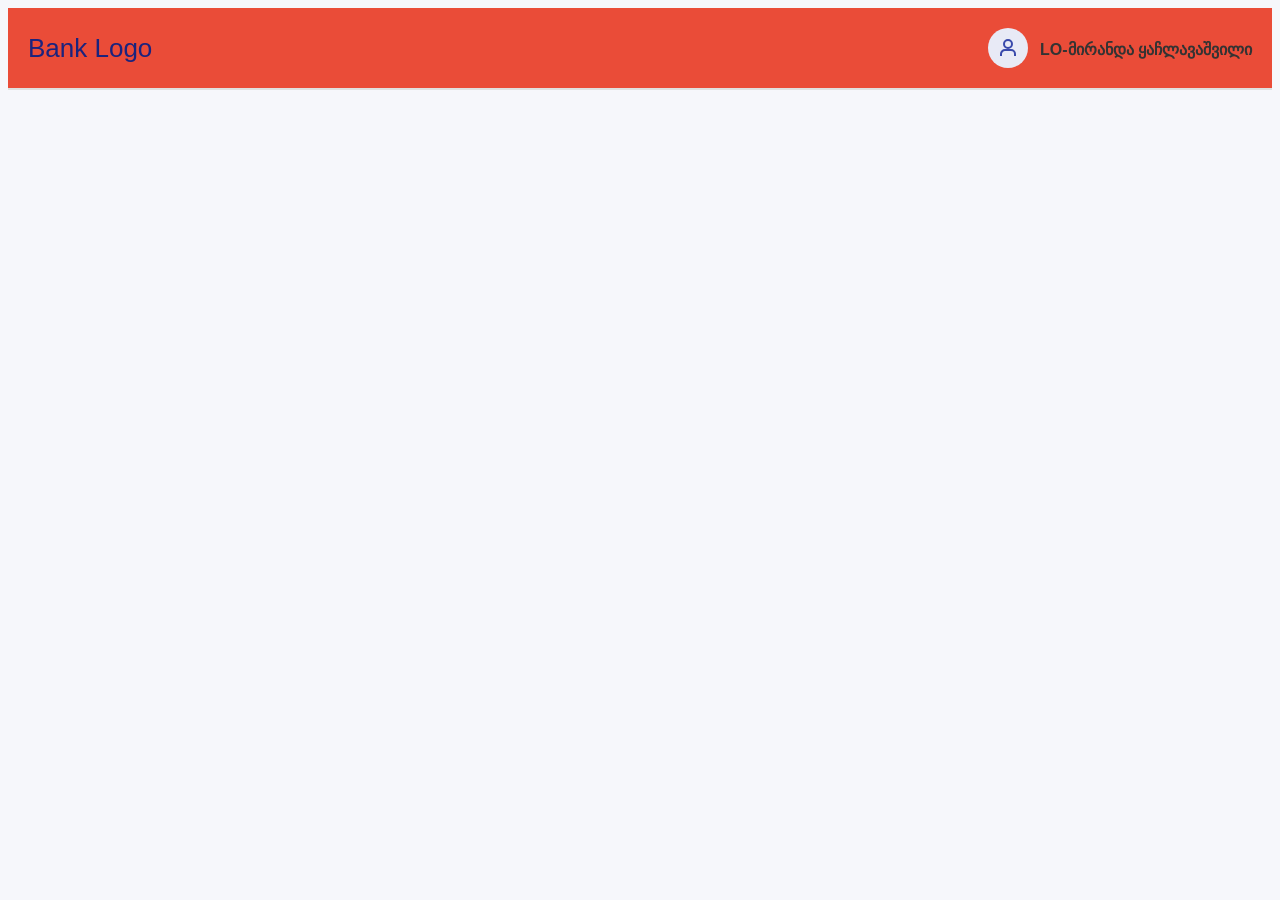
==== details.html @ c9ed4cbd "Init Project" ====
<!DOCTYPE html>
<html lang="ka">
  <head>
    <meta charset="UTF-8" />
    <meta name="viewport" content="width=device-width, initial-scale=1.0" />
    <title>Loan Details</title>
    <link rel="stylesheet" href="./details.css" />
  </head>

  <body>
    <header>
      <a href="index.html" class="bank-logo">Bank Logo</a>

      <div class="user-info">
        <div class="user-icon">
          <svg
            width="24"
            height="24"
            viewBox="0 0 24 24"
            fill="none"
            stroke="currentColor"
          >
            <circle cx="12" cy="8" r="4" stroke-width="2" />
            <path
              d="M5 20v-2c0-2.2 1.8-4 4-4h6c2.2 0 4 1.8 4 4v2"
              stroke-width="2"
            />
          </svg>
        </div>
        <div class="user-details">
          <div class="user-name">LO-მირანდა ყაჩლავაშვილი</div>
        </div>
      </div>
    </header>
    <div class="card hidden" data-id="A-77801">
      <div class="card-header">
        <h3>სესხის დეტალები</h3>
        <div class="meta">
          <span class="pill">Assigned to: LO • მირანდა ყაჩლავაშვილი</span>
          <span class="pill">Case Status: IN_PROGRESS</span>
          <span class="pill">case_id:0365</span>
        </div>
        <span class="status approve">APPROVE</span>
      </div>

      <div class="section">
        <p><strong>განაცხადის ID:</strong> A-77801</p>
      </div>

      <div class="section">
        <h4>მსესხებელი</h4>

        <div class="info-grid">
          <div><span class="label">სახელი</span><span>ნინო</span></div>
          <div><span class="label">გვარი</span><span>მიქელაძე</span></div>
          <div>
            <span class="label">პირადი ნომერი</span><span>01001001001</span>
          </div>
          <div>
            <span class="label">დაბადების თარიღი</span><span>1990-06-18</span>
          </div>
          <div>
            <span class="label">ტელეფონი</span><span>+995 598 12 12 12</span>
          </div>

          <div>
            <span class="label">ელ-ფოსტა</span><span>nino1212@gmail.com</span>
          </div>
          <div>
            <span class="label">კლიენტის ყოველთვიური შემოსავალი</span>
            <span class="value">2,500 ₾</span>
          </div>
        </div>
      </div>

      <div class="section">
        <h4>დეტალური ინფორმაცია სესხის შესახებ</h4>

        <div class="info-grid">
          <div>
            <span class="label">მოთხოვნილი თანხა</span
            ><span class="value">12,000 ₾</span>
          </div>
          <div>
            <span class="label">სესხის საპროცენტო განაკვეთი(წლიური)</span
            ><span class="value">17.5%</span>
          </div>
          <div>
            <span class="label">სესხის ტიპი</span
            ><span class="value">სამომხმარებლო სესხი</span>
          </div>
        </div>
      </div>

      <div class="section">
        <h4>სისტემის გადაწყვეტილება და რეკომენდაციები</h4>

        <div class="info-grid">
          <div>
            <span class="label">სესხის სტატუსი</span>
            <span class="value status approve" style="color: white"
              >დამტკიცებული</span
            >
          </div>
          <div>
            <span class="label">სესხის ვადა</span>
            <span class="value">24 თვე</span>
          </div>

          <div>
            <span class="label">დამტკიცებული თანხის ოდენობა</span>
            <span class="value">12,000 ₾</span>
          </div>
          <div>
            <span class="label">თვიური გადასახადი</span>
            <span class="value">600 ₾</span>
          </div>

          <div>
            <span class="label">გადაწყვეტილების თარიღი</span>
            <span class="value">2025-12-13</span>
          </div>

          <div>
            <span class="label">Manual trigger reason code</span>
            <span class="value">TR-RISK-01</span>
          </div>

          <div>
            <span class="label">სისტემის გადაწყვეტილების საფუძველი</span>
            <span class="value"
              >RC-LIMIT-01-მოთხოვნილი თანხა ჯდება საკრედიტო პოლიტიკის
              ლიმიტებში</span
            >
          </div>
          <div>
            <span class="label">Manual Trigger-ის გამომწვევი მიზეზი</span>
            <span class="value">საკრედიტო ქულა ზღვართან ახლოსაა</span>
          </div>
        </div>
      </div>

      <div class="section">
        <h4>დოკუმენტები</h4>

        <table class="docs-table">
          <thead>
            <tr>
              <th>დოკუმენტი</th>
              <th>ტიპი</th>
              <th>სტატუსი</th>
              <th>მოქმედება</th>
            </tr>
          </thead>
          <tbody>
            <tr>
              <td>ID Card.pdf</td>
              <td>პირადობის დოკუმენტი</td>
              <td><span class="doc-status ok">ატვირთულია</span></td>
              <td>
                <button class="doc-btn">ნახვა</button>
                <button class="doc-btn">ჩამოტვირთვა</button>
              </td>
            </tr>

            <tr>
              <td>Salary Statement.pdf</td>
              <td>შემოსავლის დამადასტურებელი</td>
              <td><span class="doc-status ok">ატვირთულია</span></td>
              <td>
                <button class="doc-btn">ნახვა</button>
                <button class="doc-btn">ჩამოტვირთვა</button>
              </td>
            </tr>
          </tbody>
        </table>
        <div class="upload-box">
          <label class="upload-label">
            <input type="file" class="docUpload" hidden />
            + ახალი დოკუმენტის ატვირთვა
          </label>

          <div class="upload-picked hidden">
            <span class="file-info"></span>
            <button type="button" class="remove-file">✕</button>
          </div>
        </div>
      </div>

      <div class="section">
        <h4>
          კომენტარი
          <span class="required">*</span>
        </h4>
        <textarea placeholder="დაამატეთ კომენტარი..." required></textarea>
      </div>
      <div class="error-msg hidden" id="commentError">
        კომენტარი სავალდებულოა და უნდა შეიცავდეს მინიმუმ 3 სიტყვას
      </div>

      <div class="section actions">
        <button class="btn manager" id="btnRisk">
          რისკ-მენეჯერთან გაგზავნა
        </button>
        <button class="btn head" id="btnHead">
          დეპარტამენტის ხელმძღვანელთან გაგზავნა
        </button>
      </div>

      <div class="section audit">
        <p>Audit trail / ქეისის ისტორია</p>
        <p>2025-12-13 10:02 — ქეისი შეიქმნა</p>
        <p>2025-12-13 10:05 — სისტემის შეფასება დასრულდა</p>
        <p>2025-12-13 10:10 — სტატუსი: APPROVE</p>
      </div>
    </div>

    <div class="card hidden" data-id="A-77815">
      <h2>სესხის დეტალები</h2>
      <p>სახელი: ეკა</p>
      <p>გვარი: ნადირაძე</p>
      <p>თანხა: 14,500 ₾</p>
      <p>სტატუსი: N/A</p>
    </div>

    <div class="card hidden" data-id="A-77802">
      <h2>მარი გიორგაძე</h2>
    </div>

    <script src="./script.js"></script>
  </body>
</html>
---- details.css ----
body {
  font-family: Arial, sans-serif;
  background: #f6f7fb;
}
header {
  display: flex;
  justify-content: space-between;
  align-items: center;
  padding: 20px;
  background-color: rgb(234, 76, 56);
  border-bottom: 2px solid #e0e0e0;
  font-family: Arial, sans-serif;
}

.bank-logo h2 {
  margin: 0;
  color: #1a237e;
  font-size: 24px;
}

.user-info {
  display: flex;
  align-items: center;
  gap: 12px;
}

.user-icon {
  width: 40px;
  height: 40px;
  display: flex;
  align-items: center;
  justify-content: center;
  background-color: #e8eaf6;
  border-radius: 50%;
  color: #3949ab;
}

.user-details {
  text-align: right;
}

.lo-label {
  font-size: 12px;
  font-weight: bold;
  color: #666;
  text-transform: uppercase;
  letter-spacing: 0.5px;
}

.user-name {
  font-size: 16px;
  font-weight: 600;
  color: #333;
  margin-top: 2px;
}

h2 {
  text-align: center;
  margin-bottom: 20px;
}

.hidden {
  display: none;
}

.card {
  background: #fff;
  border: 1px solid #e6e8ef;
  border-radius: 14px;
  padding: 18px;
  max-width: 820px;
  margin: 24px auto;
  box-shadow: 0 6px 20px rgba(0, 0, 0, 0.05);
  max-width: 1024px;
  width: 100%;
}

.card-header {
  display: flex;
  justify-content: space-between;
  align-items: center;
  margin-bottom: 16px;
}

.section {
  padding: 14px 0;
  border-top: 1px solid #eef0f7;
}

.section:first-of-type {
  border-top: none;
}

.section h4 {
  margin: 0 0 8px;
  font-size: 14px;
  color: #333;
}

.status {
  padding: 6px 14px;
  border-radius: 5px;
  font-size: 12px;
  font-weight: 600;
}

.status.approve {
  background-color: #1b7a3d;
  width: 150px;
  color: white;
}

.tag {
  display: inline-block;
  background: #f3f4ff;
  border: 1px solid #d9dcea;
  border-radius: 8px;
  padding: 4px 8px;
  font-size: 12px;
  margin-right: 6px;
}

.highlight {
  background: #fbfbff;
  border-radius: 10px;
  padding: 12px;
}

.docs {
  margin: 0 0 10px;
  padding-left: 18px;
}

.upload {
  display: flex;
  gap: 10px;
  align-items: center;
}

textarea {
  width: 100%;
  min-height: 90px;
  border-radius: 10px;
  border: 1px solid #d9dcea;
  padding: 10px;
  resize: vertical;
}

.actions {
  display: flex;
  gap: 12px;
  flex-wrap: wrap;
}

.btn {
  padding: 10px 16px;
  border-radius: 10px;
  border: none;
  cursor: pointer;
  font-weight: 600;
}

.btn.manager {
  background: #2e7d32;
  color: white;
}

.btn.head {
  background: #1565c0;
  color: white;
}

.btn:hover {
  opacity: 0.9;
}

.audit {
  background: #fbfbff;
  border-radius: 10px;
  font-size: 10px;
  justify-content: space-between;
  display: flex;
  align-items: center;
}
.info-grid {
  display: grid;
  grid-template-columns: repeat(2, minmax(0, 1fr));
  gap: 10px 24px;
}

.info-grid > div {
  display: flex;
  justify-content: space-between;
  background: #f9fafc;
  padding: 10px 12px;
  border-radius: 8px;
}

.label {
  font-size: 12px;
  color: #666;
}

.info-grid span:last-child {
  font-weight: 600;
  color: #111;
}

/* Mobile */
@media (max-width: 768px) {
  .info-grid {
    grid-template-columns: 1fr;
  }
}
.docs-table {
  width: 100%;
  border-collapse: collapse;
  margin-top: 10px;
}

.docs-table th,
.docs-table td {
  padding: 10px 12px;
  border-bottom: 1px solid #eef0f7;
  text-align: left;
  font-size: 13px;
}

.docs-table th {
  background: #fbfbff;
  font-weight: 600;
}

.doc-status {
  padding: 4px 10px;
  border-radius: 999px;
  font-size: 12px;
  font-weight: 600;
}

.doc-status.ok {
  background: #e8f8ec;
  color: #1b7a3d;
}

.doc-status.pending {
  background: #fff3cd;
  color: #856404;
}

.doc-btn {
  height: 30px;
  padding: 0 10px;
  border-radius: 8px;
  border: 1px solid #d9dcea;
  background: #fff;
  cursor: pointer;
  margin-right: 6px;
  font-size: 12px;
}

.doc-btn:hover {
  background: #f3f4ff;
}

.upload-box {
  margin-top: 12px;
}

.upload-label {
  display: inline-block;
  padding: 10px 14px;
  border-radius: 10px;
  border: 1px dashed #d9dcea;
  cursor: pointer;
  font-size: 13px;
  color: #333;
}

.upload-label:hover {
  background: #f9fafc;
}
.required {
  color: #d32f2f;
  font-weight: bold;
  margin-left: 4px;
}

.error-msg {
  color: #b71c1c;
  font-size: 12px;
  margin-top: 6px;
}
.upload-picked {
  margin-top: 10px;
  padding: 10px 12px;
  border: 1px solid #eef0f7;
  background: #fbfbff;
  border-radius: 10px;
  font-size: 13px;

  display: flex;
  justify-content: space-between;
  align-items: center;
  gap: 10px;
}

.remove-file {
  border: none;
  background: transparent;
  color: #b71c1c;
  font-size: 16px;
  cursor: pointer;
  font-weight: bold;
}

.remove-file:hover {
  color: #d32f2f;
}

.hidden {
  display: none;
}
.meta {
  margin-top: 6px;
  display: flex;
  gap: 8px;
  flex-wrap: wrap;
}

.pill {
  display: inline-block;
  font-size: 12px;
  padding: 4px 10px;
  border-radius: 999px;
  border: 1px solid #e6e8ef;
  background: #fbfbff;
  color: #333;
}
.bank-logo {
  color: #1a237e;
  text-decoration: none;
  font-size: 26px;
}
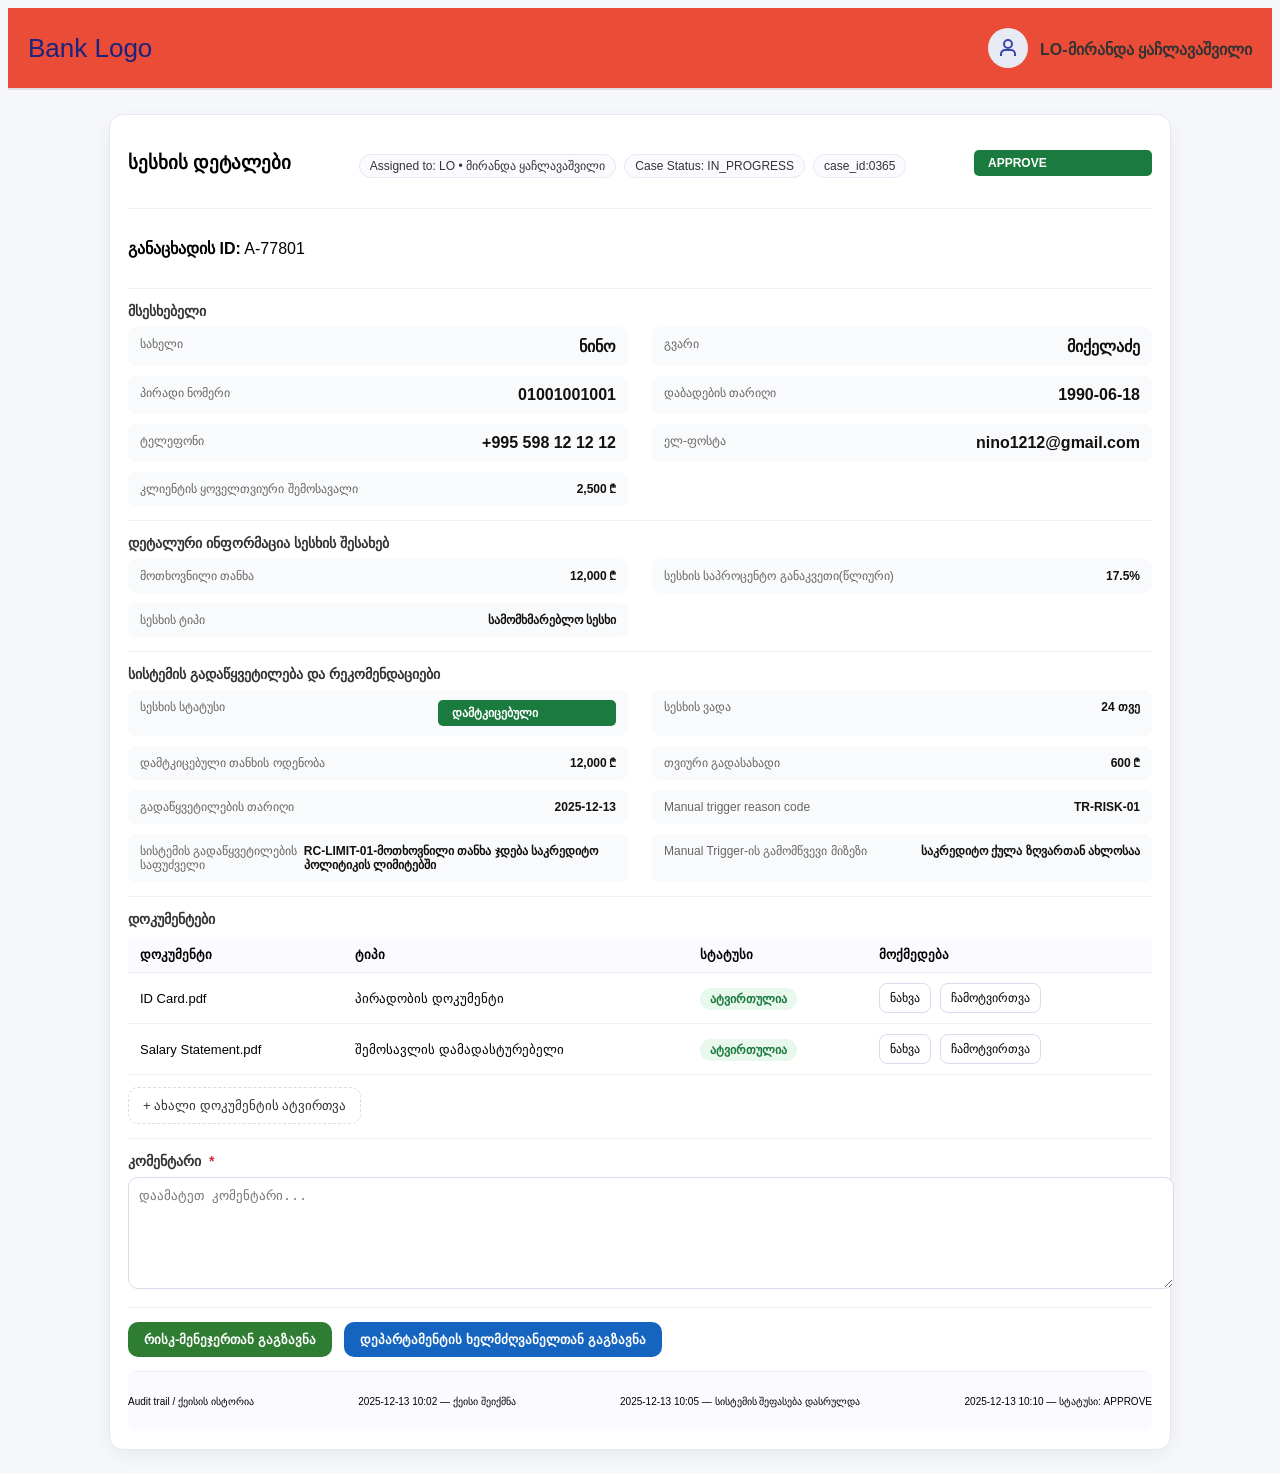
==== commit 1189f721: "update css" ====
--- a/details.html
+++ b/details.html
@@ -194,15 +194,13 @@
         </h4>
         <textarea placeholder="დაამატეთ კომენტარი..." required></textarea>
       </div>
-      <div class="error-msg hidden" id="commentError">
+      <div class="error-msg hidden commentError">
         კომენტარი სავალდებულოა და უნდა შეიცავდეს მინიმუმ 3 სიტყვას
       </div>
 
       <div class="section actions">
-        <button class="btn manager" id="btnRisk">
-          რისკ-მენეჯერთან გაგზავნა
-        </button>
-        <button class="btn head" id="btnHead">
+        <button class="btn manager btnRisk">რისკ-მენეჯერთან გაგზავნა</button>
+        <button class="btn head btnHead">
           დეპარტამენტის ხელმძღვანელთან გაგზავნა
         </button>
       </div>
@@ -215,18 +213,6 @@
       </div>
     </div>
 
-    <div class="card hidden" data-id="A-77815">
-      <h2>სესხის დეტალები</h2>
-      <p>სახელი: ეკა</p>
-      <p>გვარი: ნადირაძე</p>
-      <p>თანხა: 14,500 ₾</p>
-      <p>სტატუსი: N/A</p>
-    </div>
-
-    <div class="card hidden" data-id="A-77802">
-      <h2>მარი გიორგაძე</h2>
-    </div>
-
     <script src="./script.js"></script>
   </body>
 </html>
--- a/details.css
+++ b/details.css
@@ -342,3 +342,13 @@
   text-decoration: none;
   font-size: 26px;
 }
+.Reject {
+  background-color: #d32f2f;
+  color: white;
+}
+.value {
+  font-size: 12px;
+}
+.partial-approve {
+  background-color: orange;
+}
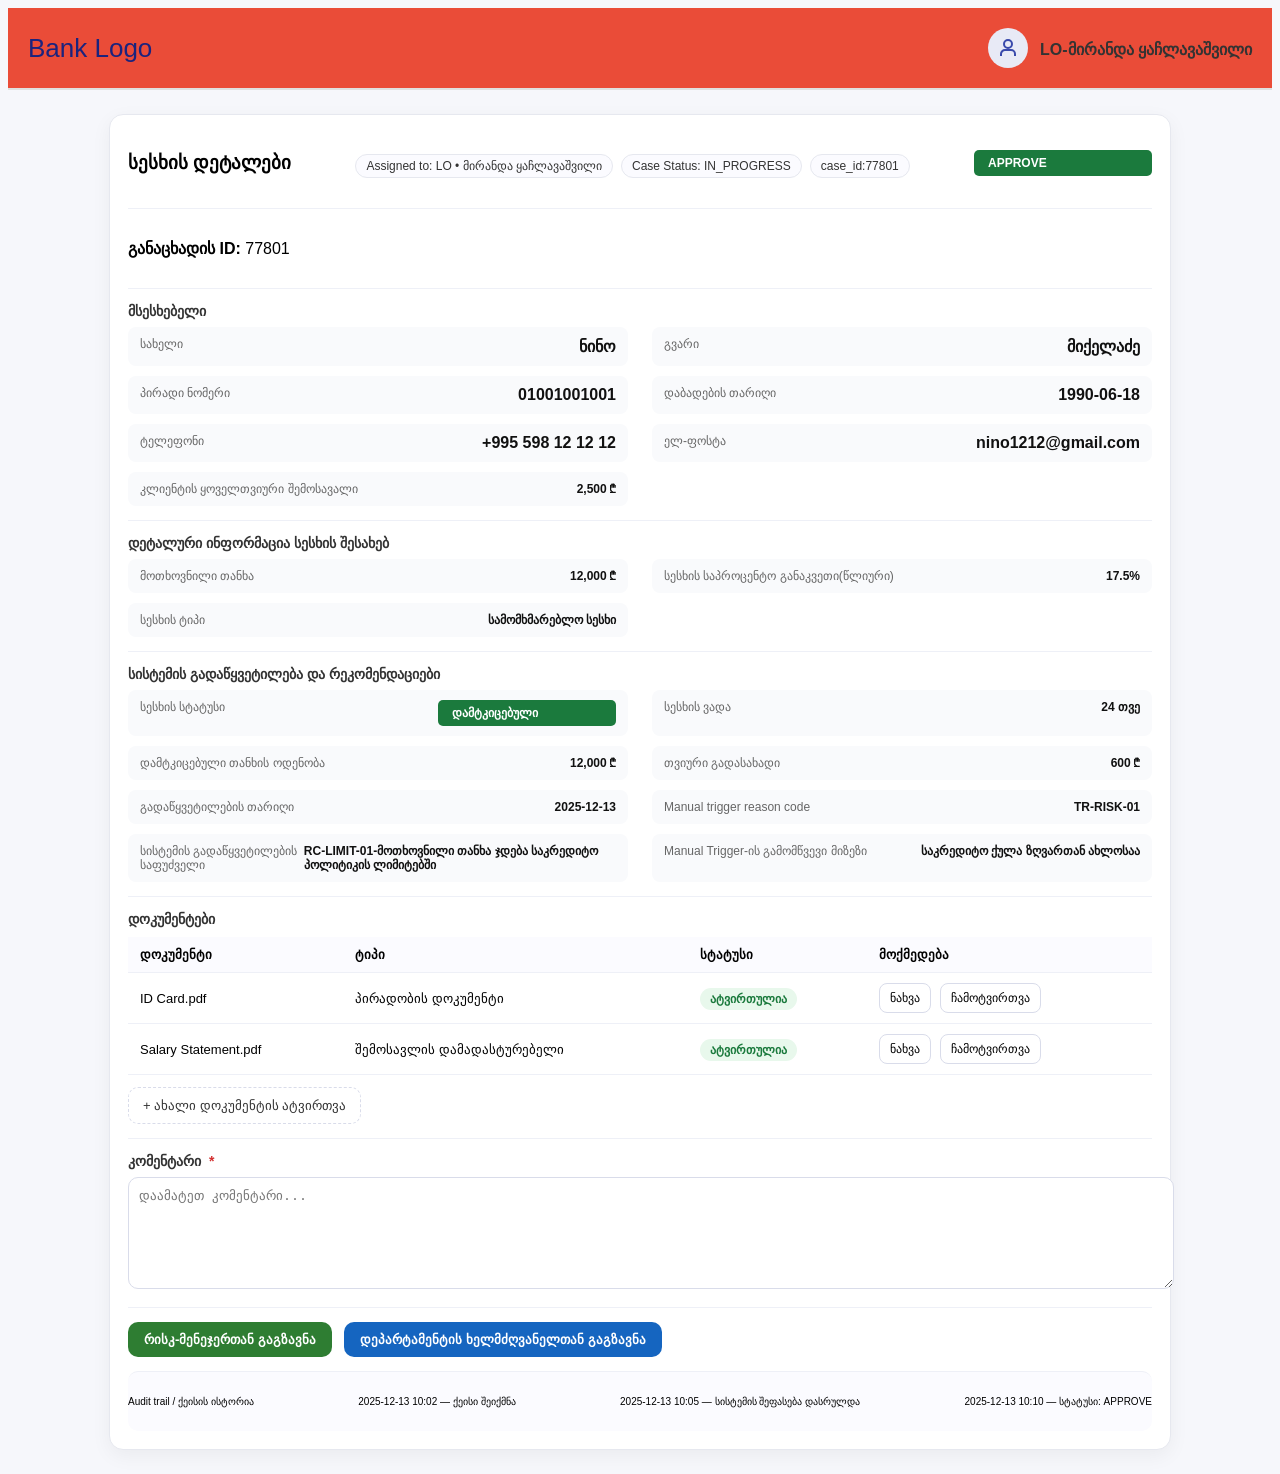
==== commit 991c82d5: "update details" ====
--- a/details.html
+++ b/details.html
@@ -38,13 +38,13 @@
         <div class="meta">
           <span class="pill">Assigned to: LO • მირანდა ყაჩლავაშვილი</span>
           <span class="pill">Case Status: IN_PROGRESS</span>
-          <span class="pill">case_id:0365</span>
+          <span class="pill">case_id:77801</span>
         </div>
         <span class="status approve">APPROVE</span>
       </div>
 
       <div class="section">
-        <p><strong>განაცხადის ID:</strong> A-77801</p>
+        <p><strong>განაცხადის ID:</strong> 77801</p>
       </div>
 
       <div class="section">
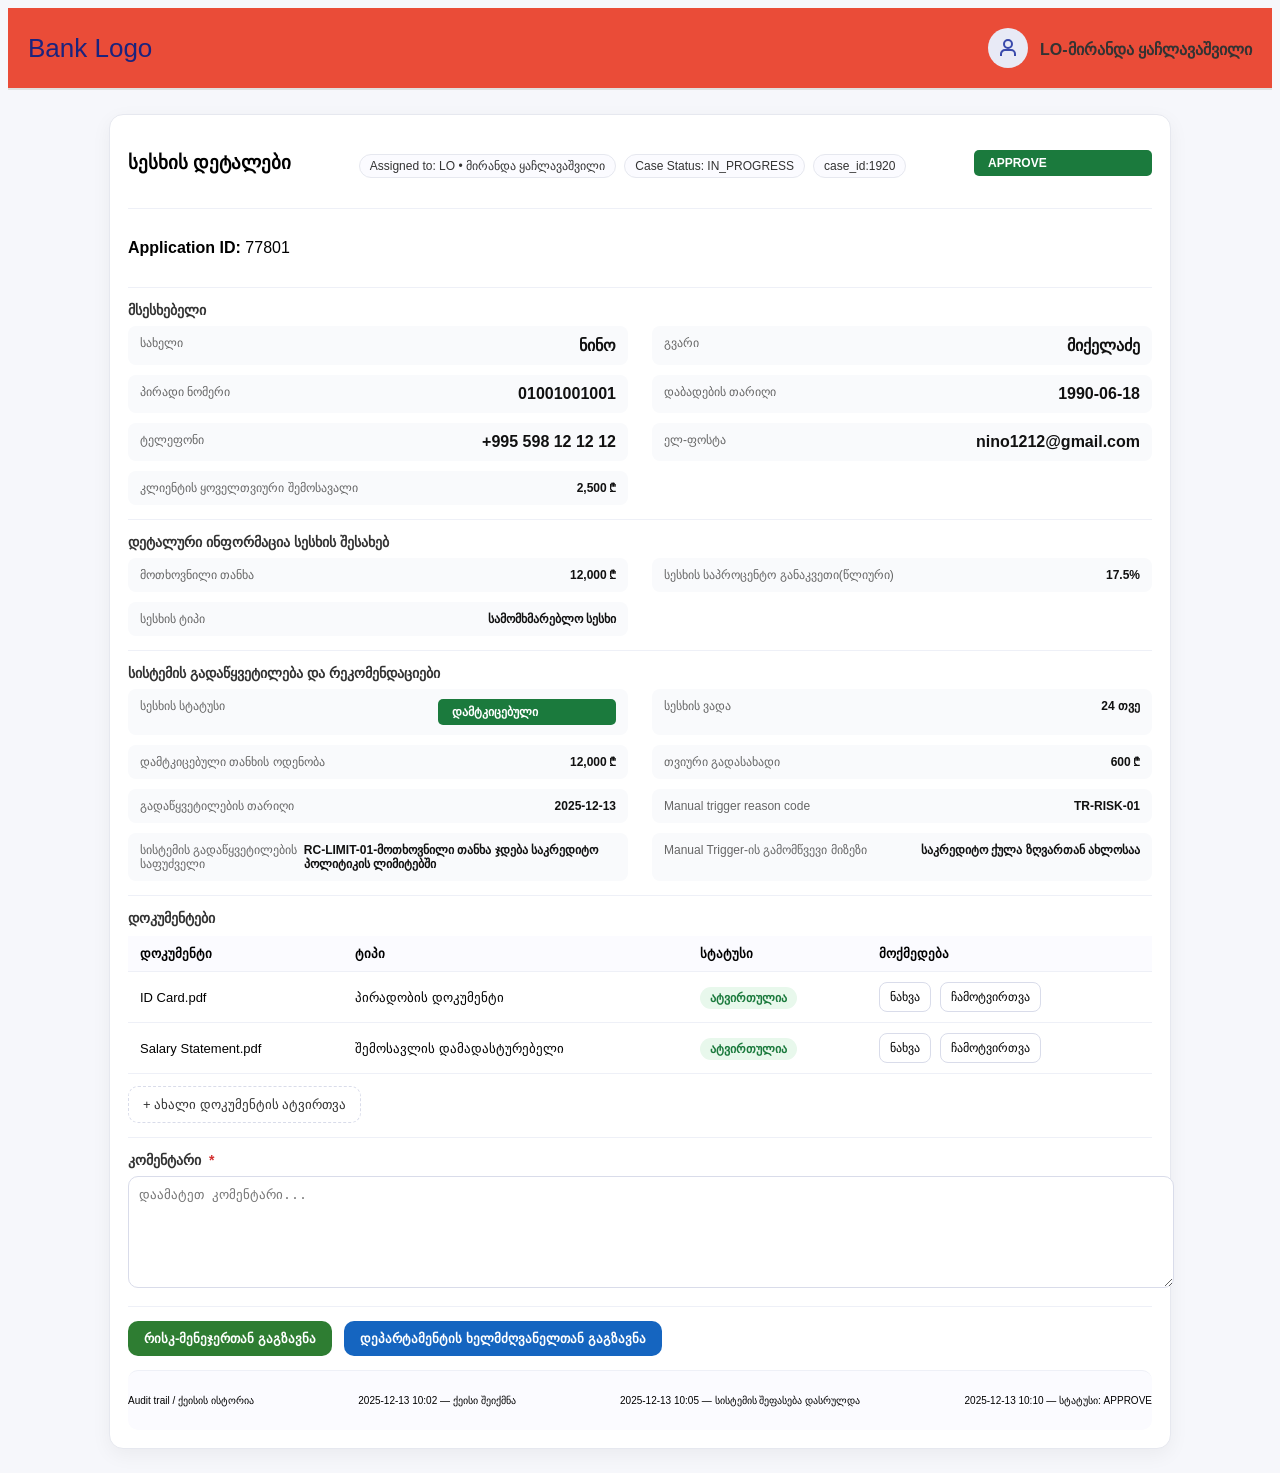
==== commit ce1d2691: "update" ====
--- a/details.html
+++ b/details.html
@@ -38,13 +38,13 @@
         <div class="meta">
           <span class="pill">Assigned to: LO • მირანდა ყაჩლავაშვილი</span>
           <span class="pill">Case Status: IN_PROGRESS</span>
-          <span class="pill">case_id:77801</span>
+          <span class="pill">case_id:1920</span>
         </div>
         <span class="status approve">APPROVE</span>
       </div>
 
       <div class="section">
-        <p><strong>განაცხადის ID:</strong> 77801</p>
+        <p><strong>Application ID:</strong> 77801</p>
       </div>
 
       <div class="section">
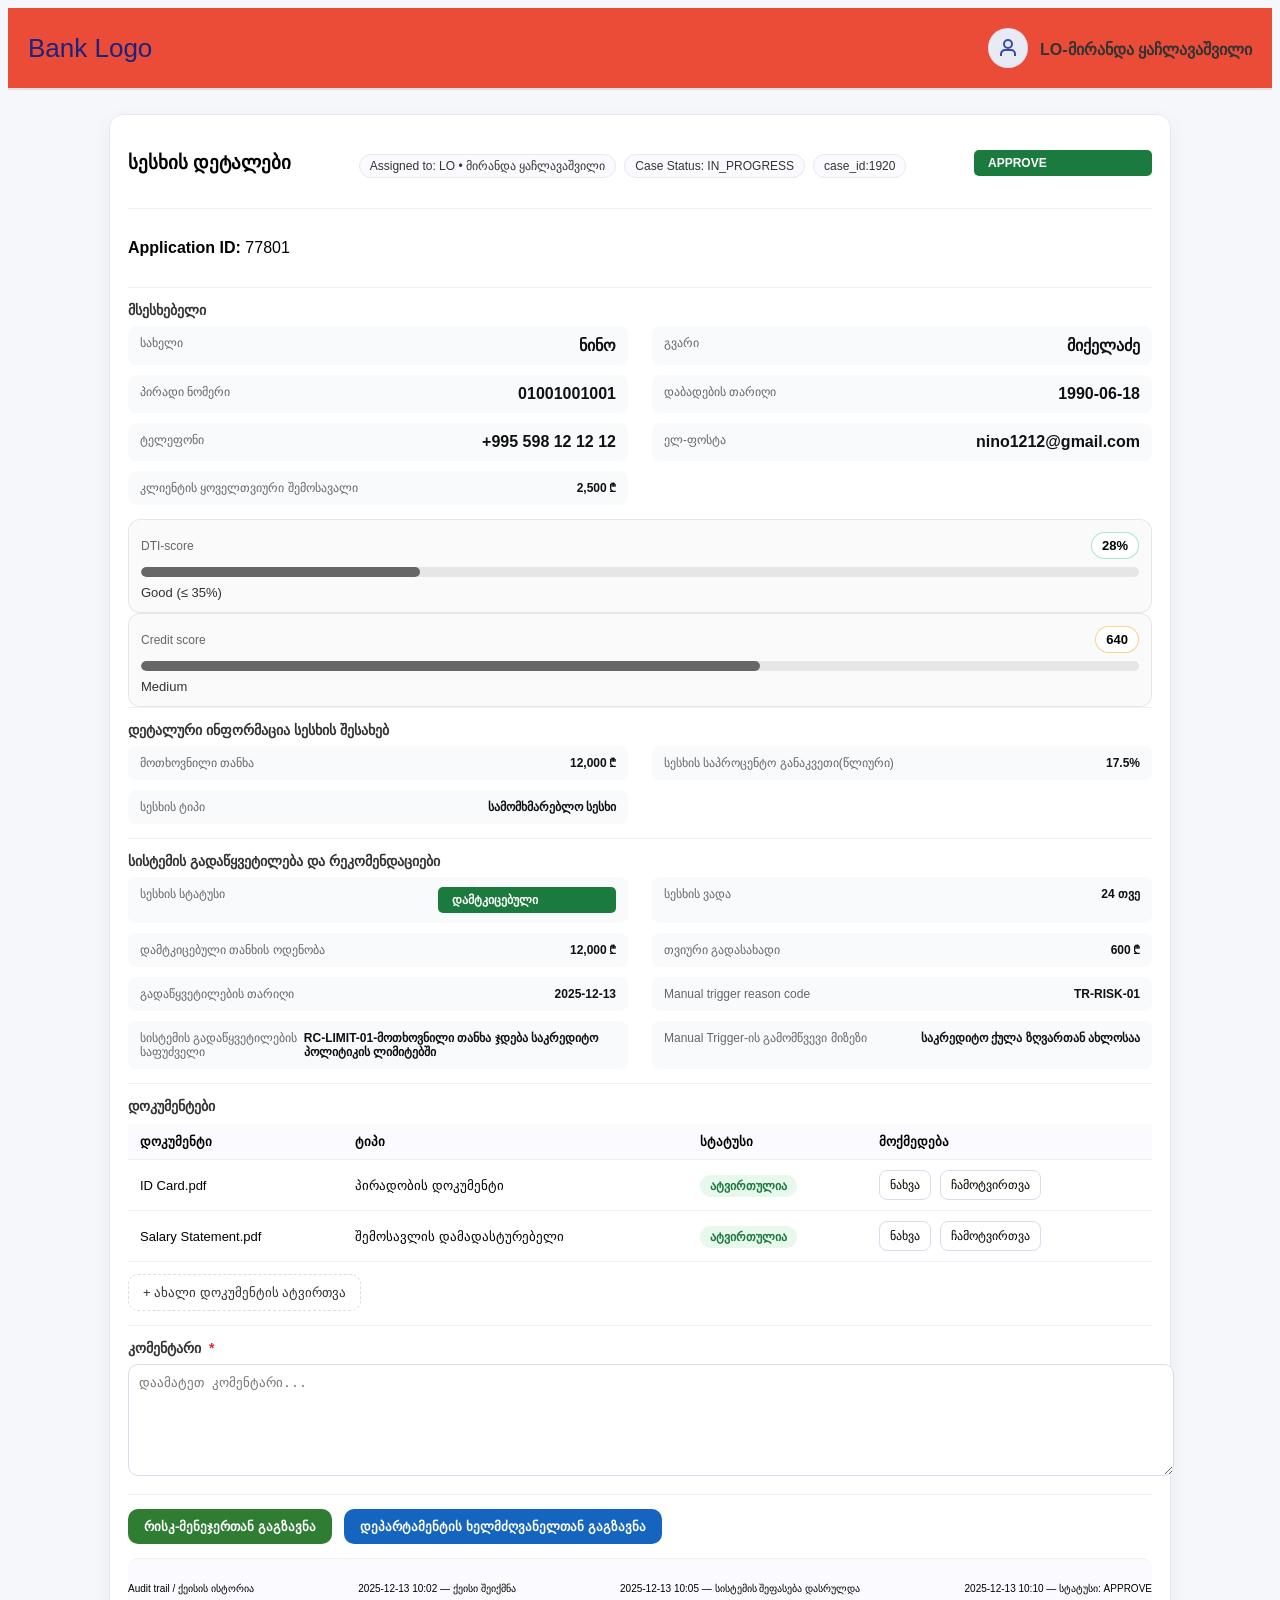
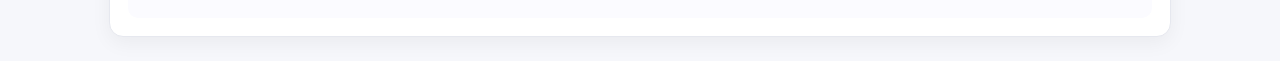
==== commit 4bd5d04d: "udapte" ====
--- a/details.html
+++ b/details.html
@@ -1,4 +1,4 @@
-<!DOCTYPE html>
+<!doctype html>
 <html lang="ka">
   <head>
     <meta charset="UTF-8" />
@@ -71,6 +71,45 @@
             <span class="value">2,500 ₾</span>
           </div>
         </div>
+      </div>
+      <!-- NEW: Scores -->
+      <div class="score wide">
+        <div class="score-head">
+          <span class="label">DTI-score</span>
+          <span class="score-badge good" id="dtiBadge">28%</span>
+        </div>
+
+        <div
+          class="meter"
+          role="progressbar"
+          aria-valuemin="0"
+          aria-valuemax="100"
+          aria-valuenow="28"
+        >
+          <div class="meter-bar" id="dtiBar" style="width: 28%"></div>
+        </div>
+
+        <div class="score-hint" id="dtiHint">Good (≤ 35%)</div>
+      </div>
+
+      <div class="score wide">
+        <div class="score-head">
+          <span class="label">Credit score</span>
+          <span class="score-badge mid" id="csBadge">640</span>
+        </div>
+
+        <div
+          class="meter meter-score"
+          role="progressbar"
+          aria-valuemin="300"
+          aria-valuemax="850"
+          aria-valuenow="640"
+        >
+          <!-- width 계산: (score-300)/(850-300)= (640-300)/550=0.618 => 61.8% -->
+          <div class="meter-bar" id="csBar" style="width: 62%"></div>
+        </div>
+
+        <div class="score-hint" id="csHint">Medium</div>
       </div>
 
       <div class="section">
--- a/details.css
+++ b/details.css
@@ -352,3 +352,61 @@
 .partial-approve {
   background-color: orange;
 }
+/* Scores block */
+.score {
+  display: grid;
+  gap: 8px;
+  padding: 12px;
+  border: 1px solid rgba(0, 0, 0, 0.08);
+  border-radius: 12px;
+  background: rgba(0, 0, 0, 0.02);
+}
+
+.score-head {
+  display: flex;
+  align-items: center;
+  justify-content: space-between;
+  gap: 12px;
+}
+
+.score-badge {
+  font-weight: 700;
+  padding: 6px 10px;
+  border-radius: 999px;
+  font-size: 13px;
+  line-height: 1;
+  border: 1px solid rgba(0, 0, 0, 0.12);
+  background: #fff;
+}
+
+/* status colors (keep simple) */
+.score-badge.good {
+  border-color: rgba(16, 185, 129, 0.35);
+}
+.score-badge.mid {
+  border-color: rgba(245, 158, 11, 0.45);
+}
+.score-badge.bad {
+  border-color: rgba(239, 68, 68, 0.45);
+}
+
+.meter {
+  height: 10px;
+  width: 100%;
+  background: rgba(0, 0, 0, 0.08);
+  border-radius: 999px;
+  overflow: hidden;
+}
+
+.meter-bar {
+  height: 100%;
+  width: 0%;
+  border-radius: 999px;
+  background: rgba(0, 0, 0, 0.55);
+  transition: width 200ms ease;
+}
+
+.score-hint {
+  font-size: 13px;
+  opacity: 0.8;
+}
